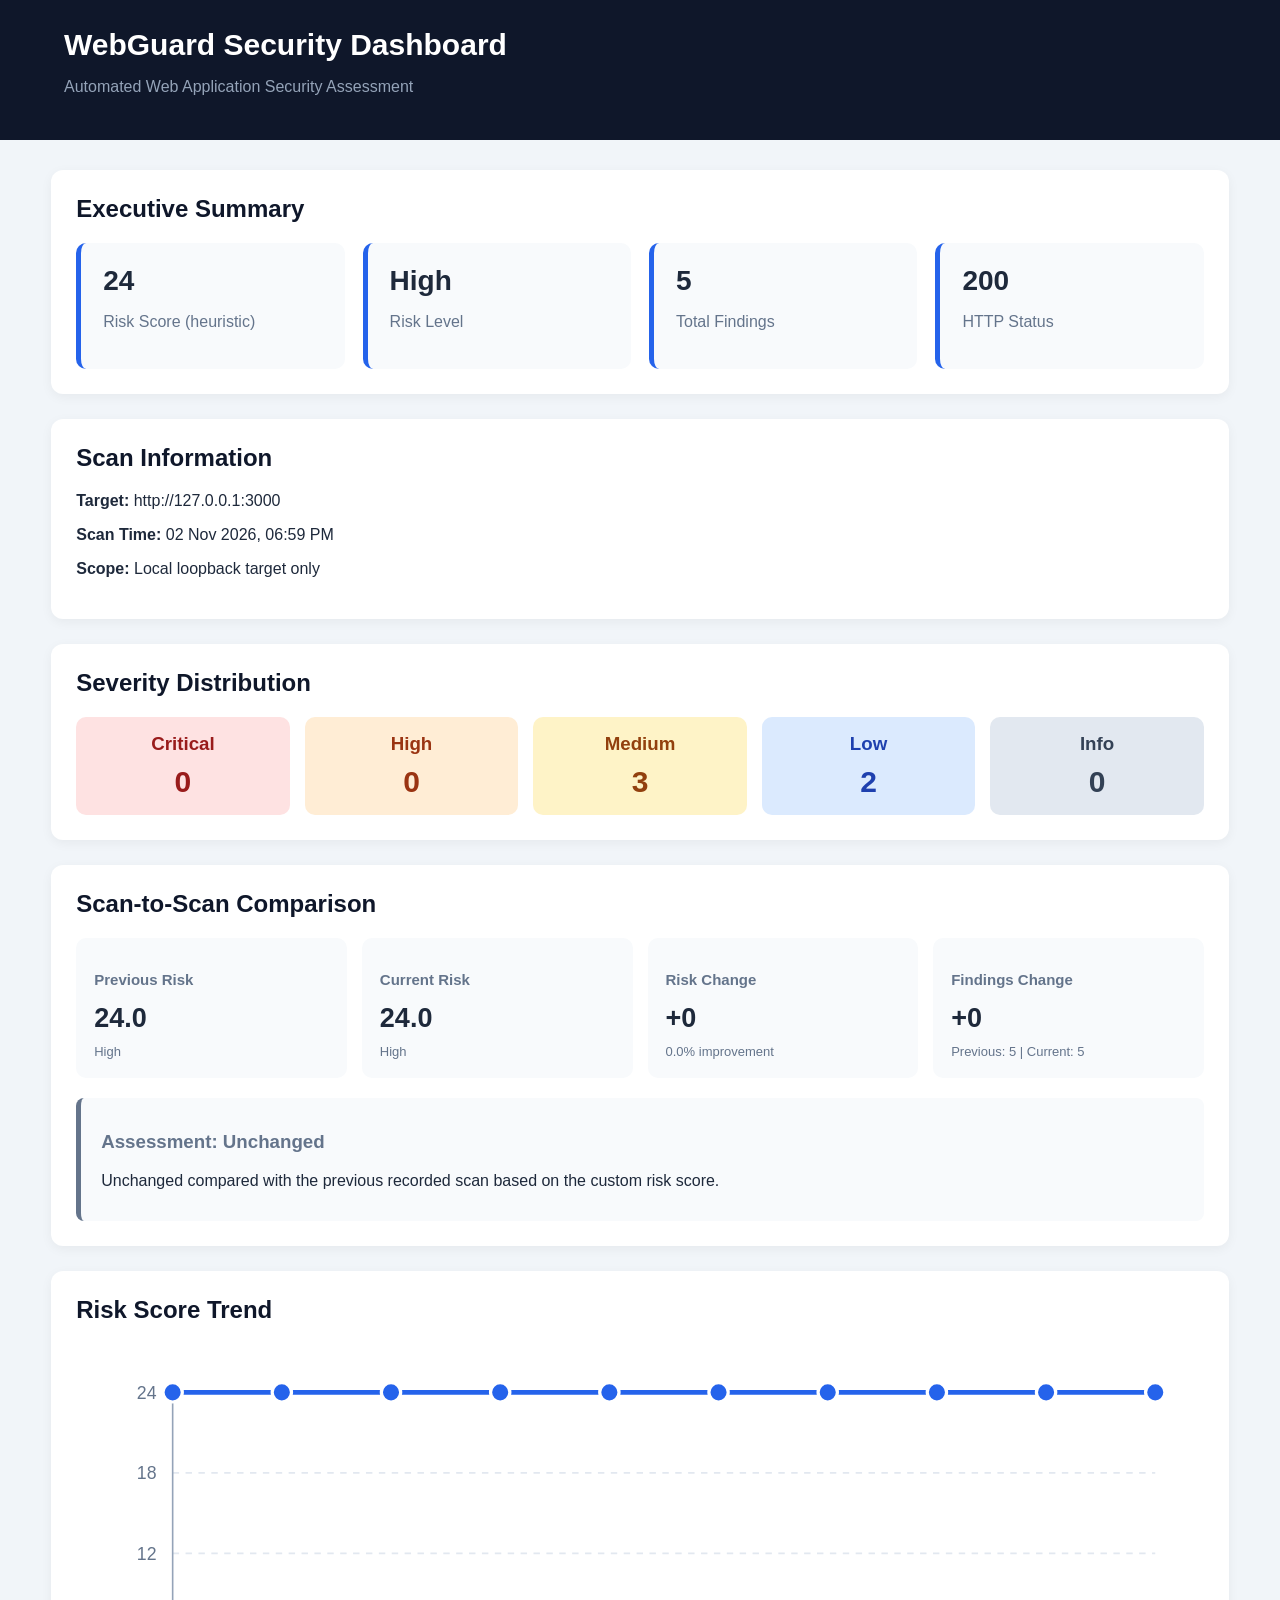
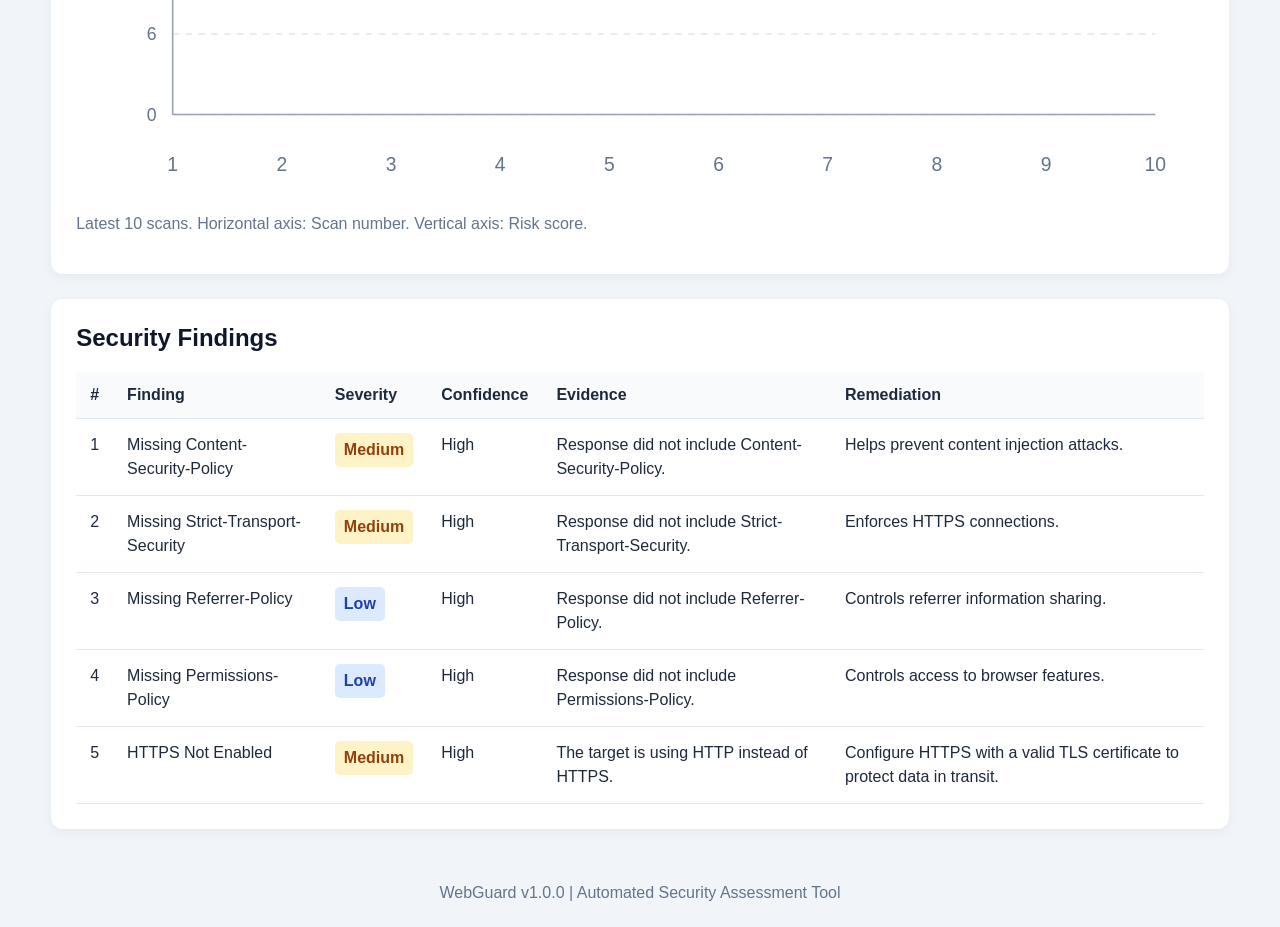
==== reports/webguard-report.html @ b7c5ffe7 "Complete WebGuard security assessment project" ====
<!DOCTYPE html>
<html lang="en">

<head>
    <meta charset="UTF-8">
    <meta name="viewport"
          content="width=device-width, initial-scale=1.0">

    <title>WebGuard Security Dashboard</title>

    <style>
        * {
            box-sizing: border-box;
        }

        body {
            margin: 0;
            font-family: Arial, sans-serif;
            background: #f1f5f9;
            color: #1e293b;
        }

        header {
            background: #0f172a;
            color: white;
            padding: 28px 5%;
        }

        header h1 {
            margin: 0;
            font-size: 30px;
        }

        header p {
            color: #94a3b8;
        }

        main {
            width: 92%;
            max-width: 1400px;
            margin: 30px auto;
        }

        .section {
            background: white;
            padding: 25px;
            margin-bottom: 25px;
            border-radius: 12px;
            box-shadow: 0 3px 12px rgba(0,0,0,0.05);
        }

        .section h2 {
            margin-top: 0;
            color: #0f172a;
        }

        .overview {
            display: grid;
            grid-template-columns: repeat(
                auto-fit,
                minmax(180px, 1fr)
            );
            gap: 18px;
        }

        .metric {
            padding: 22px;
            background: #f8fafc;
            border-radius: 10px;
            border-left: 5px solid #2563eb;
        }

        .metric h3 {
            margin: 0;
            font-size: 28px;
            overflow-wrap: anywhere;
        }

        .metric p {
            color: #64748b;
        }

        .severity-grid,
        .comparison-grid {
            display: grid;
            grid-template-columns: repeat(
                auto-fit,
                minmax(150px, 1fr)
            );
            gap: 15px;
        }

        .severity-card {
            padding: 16px;
            border-radius: 10px;
            text-align: center;
        }

        .severity-card h3 {
            margin: 0;
        }

        .severity-card p {
            font-size: 30px;
            font-weight: bold;
            margin: 10px 0 0;
        }

        .critical {
            background: #fee2e2;
            color: #991b1b;
        }

        .high {
            background: #ffedd5;
            color: #9a3412;
        }

        .medium {
            background: #fef3c7;
            color: #92400e;
        }

        .low {
            background: #dbeafe;
            color: #1e40af;
        }

        .info {
            background: #e2e8f0;
            color: #334155;
        }

        .comparison-card {
            padding: 18px;
            background: #f8fafc;
            border-radius: 10px;
        }

        .comparison-card h3 {
            font-size: 15px;
            color: #64748b;
        }

        .comparison-card p {
            font-size: 27px;
            font-weight: bold;
            margin: 8px 0;
        }

        .comparison-card span {
            font-size: 13px;
            color: #64748b;
        }

        .assessment {
            margin-top: 20px;
            padding: 15px 20px;
            background: #f8fafc;
            border-radius: 8px;
        }

        .tag {
            padding: 5px 9px;
            border-radius: 5px;
            font-weight: bold;
            display: inline-block;
        }

        .table-container {
            overflow-x: auto;
        }

        table {
            width: 100%;
            border-collapse: collapse;
            min-width: 900px;
        }

        th, td {
            padding: 14px;
            text-align: left;
            border-bottom: 1px solid #e2e8f0;
            vertical-align: top;
        }

        th {
            background: #f8fafc;
        }

        td {
            line-height: 1.5;
        }

        .empty {
            text-align: center;
            padding: 30px;
        }

        .scan-info p {
            overflow-wrap: anywhere;
        }

        footer {
            text-align: center;
            padding: 25px;
            color: #64748b;
        }

        @media (max-width: 600px) {
            header h1 {
                font-size: 23px;
            }

            .section {
                padding: 17px;
            }
        }
    </style>
</head>

<body>

    <header>
        <h1>WebGuard Security Dashboard</h1>
        <p>Automated Web Application Security Assessment</p>
    </header>

    <main>

        <section class="section">
            <h2>Executive Summary</h2>

            <div class="overview">

                <div class="metric">
                    <h3>24</h3>
                    <p>Risk Score (heuristic)</p>
                </div>

                <div class="metric">
                    <h3>High</h3>
                    <p>Risk Level</p>
                </div>

                <div class="metric">
                    <h3>5</h3>
                    <p>Total Findings</p>
                </div>

                <div class="metric">
                    <h3>200</h3>
                    <p>HTTP Status</p>
                </div>

            </div>
        </section>

        <section class="section scan-info">
            <h2>Scan Information</h2>

            <p><strong>Target:</strong> http://127.0.0.1:3000</p>
            <p><strong>Scan Time:</strong> 02 Nov 2026, 06:59 PM</p>
            <p><strong>Scope:</strong> Local loopback target only</p>
        </section>

        <section class="section">
            <h2>Severity Distribution</h2>

            <div class="severity-grid">
                
        <div class="severity-card critical">
            <h3>Critical</h3>
            <p>0</p>
        </div>
        
        <div class="severity-card high">
            <h3>High</h3>
            <p>0</p>
        </div>
        
        <div class="severity-card medium">
            <h3>Medium</h3>
            <p>3</p>
        </div>
        
        <div class="severity-card low">
            <h3>Low</h3>
            <p>2</p>
        </div>
        
        <div class="severity-card info">
            <h3>Info</h3>
            <p>0</p>
        </div>
        
            </div>
        </section>

        <section class="section">
            <h2>Scan-to-Scan Comparison</h2>
            
        <div class="comparison-grid">

            <div class="comparison-card">
                <h3>Previous Risk</h3>
                <p>24.0</p>
                <span>High</span>
            </div>

            <div class="comparison-card">
                <h3>Current Risk</h3>
                <p>24.0</p>
                <span>High</span>
            </div>

            <div class="comparison-card">
                <h3>Risk Change</h3>
                <p>+0</p>
                <span>0.0% improvement</span>
            </div>

            <div class="comparison-card">
                <h3>Findings Change</h3>
                <p>+0</p>
                <span>Previous: 5 |
                Current: 5</span>
            </div>

        </div>

        <div class="assessment"
             style="border-left:5px solid #64748b;">

            <h3 style="color:#64748b;">
                Assessment: Unchanged
            </h3>

            <p>
                Unchanged compared with
                the previous recorded scan based on the
                custom risk score.
            </p>

        </div>
        
        </section>

        <section class="section">
            <h2>Risk Score Trend</h2>
            
    <div style="width:100%;overflow-x:auto;">
        <svg viewBox="0 0 700 280"
             role="img"
             aria-label="Risk score trend chart"
             style="width:100%;min-width:450px;">

            
        <line x1="60" y1="230"
              x2="670" y2="230"
              stroke="#e2e8f0"
              stroke-dasharray="4 4"/>

        <text x="50" y="234"
              text-anchor="end"
              font-size="11"
              fill="#64748b">
            0
        </text>
        
        <line x1="60" y1="180.0"
              x2="670" y2="180.0"
              stroke="#e2e8f0"
              stroke-dasharray="4 4"/>

        <text x="50" y="184.0"
              text-anchor="end"
              font-size="11"
              fill="#64748b">
            6
        </text>
        
        <line x1="60" y1="130.0"
              x2="670" y2="130.0"
              stroke="#e2e8f0"
              stroke-dasharray="4 4"/>

        <text x="50" y="134.0"
              text-anchor="end"
              font-size="11"
              fill="#64748b">
            12
        </text>
        
        <line x1="60" y1="80.0"
              x2="670" y2="80.0"
              stroke="#e2e8f0"
              stroke-dasharray="4 4"/>

        <text x="50" y="84.0"
              text-anchor="end"
              font-size="11"
              fill="#64748b">
            18
        </text>
        
        <line x1="60" y1="30"
              x2="670" y2="30"
              stroke="#e2e8f0"
              stroke-dasharray="4 4"/>

        <text x="50" y="34"
              text-anchor="end"
              font-size="11"
              fill="#64748b">
            24
        </text>
        

            <line x1="60" y1="30"
                  x2="60" y2="230"
                  stroke="#94a3b8"/>

            <line x1="60" y1="230"
                  x2="670" y2="230"
                  stroke="#94a3b8"/>

            <polyline points="60.0,30.0 127.8,30.0 195.6,30.0 263.3,30.0 331.1,30.0 398.9,30.0 466.7,30.0 534.4,30.0 602.2,30.0 670.0,30.0"
                      fill="none"
                      stroke="#2563eb"
                      stroke-width="3"
                      stroke-linejoin="round"
                      stroke-linecap="round"/>

            
        <circle cx="60.0" cy="30.0" r="6"
                fill="#2563eb"
                stroke="white"
                stroke-width="2">
            <title>Scan 1: Risk score 24.0</title>
        </circle>
        
        <circle cx="127.77777777777777" cy="30.0" r="6"
                fill="#2563eb"
                stroke="white"
                stroke-width="2">
            <title>Scan 2: Risk score 24.0</title>
        </circle>
        
        <circle cx="195.55555555555554" cy="30.0" r="6"
                fill="#2563eb"
                stroke="white"
                stroke-width="2">
            <title>Scan 3: Risk score 24.0</title>
        </circle>
        
        <circle cx="263.33333333333337" cy="30.0" r="6"
                fill="#2563eb"
                stroke="white"
                stroke-width="2">
            <title>Scan 4: Risk score 24.0</title>
        </circle>
        
        <circle cx="331.1111111111111" cy="30.0" r="6"
                fill="#2563eb"
                stroke="white"
                stroke-width="2">
            <title>Scan 5: Risk score 24.0</title>
        </circle>
        
        <circle cx="398.8888888888889" cy="30.0" r="6"
                fill="#2563eb"
                stroke="white"
                stroke-width="2">
            <title>Scan 6: Risk score 24.0</title>
        </circle>
        
        <circle cx="466.6666666666667" cy="30.0" r="6"
                fill="#2563eb"
                stroke="white"
                stroke-width="2">
            <title>Scan 7: Risk score 24.0</title>
        </circle>
        
        <circle cx="534.4444444444445" cy="30.0" r="6"
                fill="#2563eb"
                stroke="white"
                stroke-width="2">
            <title>Scan 8: Risk score 24.0</title>
        </circle>
        
        <circle cx="602.2222222222222" cy="30.0" r="6"
                fill="#2563eb"
                stroke="white"
                stroke-width="2">
            <title>Scan 9: Risk score 24.0</title>
        </circle>
        
        <circle cx="670.0" cy="30.0" r="6"
                fill="#2563eb"
                stroke="white"
                stroke-width="2">
            <title>Scan 10: Risk score 24.0</title>
        </circle>
        
            
        <text x="60.0" y="265"
              text-anchor="middle"
              font-size="12"
              fill="#64748b">
            1
        </text>
        
        <text x="127.77777777777777" y="265"
              text-anchor="middle"
              font-size="12"
              fill="#64748b">
            2
        </text>
        
        <text x="195.55555555555554" y="265"
              text-anchor="middle"
              font-size="12"
              fill="#64748b">
            3
        </text>
        
        <text x="263.33333333333337" y="265"
              text-anchor="middle"
              font-size="12"
              fill="#64748b">
            4
        </text>
        
        <text x="331.1111111111111" y="265"
              text-anchor="middle"
              font-size="12"
              fill="#64748b">
            5
        </text>
        
        <text x="398.8888888888889" y="265"
              text-anchor="middle"
              font-size="12"
              fill="#64748b">
            6
        </text>
        
        <text x="466.6666666666667" y="265"
              text-anchor="middle"
              font-size="12"
              fill="#64748b">
            7
        </text>
        
        <text x="534.4444444444445" y="265"
              text-anchor="middle"
              font-size="12"
              fill="#64748b">
            8
        </text>
        
        <text x="602.2222222222222" y="265"
              text-anchor="middle"
              font-size="12"
              fill="#64748b">
            9
        </text>
        
        <text x="670.0" y="265"
              text-anchor="middle"
              font-size="12"
              fill="#64748b">
            10
        </text>
        

        </svg>
    </div>

    <p style="color:#64748b;">
        Latest 10 scans.
        Horizontal axis: Scan number.
        Vertical axis: Risk score.
    </p>
    
        </section>

        <section class="section">
            <h2>Security Findings</h2>

            <div class="table-container">
                <table>
                    <thead>
                        <tr>
                            <th>#</th>
                            <th>Finding</th>
                            <th>Severity</th>
                            <th>Confidence</th>
                            <th>Evidence</th>
                            <th>Remediation</th>
                        </tr>
                    </thead>

                    <tbody>
                        
        <tr>
            <td>1</td>
            <td>Missing Content-Security-Policy</td>
            <td>
                <span class="tag medium">
                    Medium
                </span>
            </td>
            <td>High</td>
            <td>Response did not include Content-Security-Policy.</td>
            <td>Helps prevent content injection attacks.</td>
        </tr>
        
        <tr>
            <td>2</td>
            <td>Missing Strict-Transport-Security</td>
            <td>
                <span class="tag medium">
                    Medium
                </span>
            </td>
            <td>High</td>
            <td>Response did not include Strict-Transport-Security.</td>
            <td>Enforces HTTPS connections.</td>
        </tr>
        
        <tr>
            <td>3</td>
            <td>Missing Referrer-Policy</td>
            <td>
                <span class="tag low">
                    Low
                </span>
            </td>
            <td>High</td>
            <td>Response did not include Referrer-Policy.</td>
            <td>Controls referrer information sharing.</td>
        </tr>
        
        <tr>
            <td>4</td>
            <td>Missing Permissions-Policy</td>
            <td>
                <span class="tag low">
                    Low
                </span>
            </td>
            <td>High</td>
            <td>Response did not include Permissions-Policy.</td>
            <td>Controls access to browser features.</td>
        </tr>
        
        <tr>
            <td>5</td>
            <td>HTTPS Not Enabled</td>
            <td>
                <span class="tag medium">
                    Medium
                </span>
            </td>
            <td>High</td>
            <td>The target is using HTTP instead of HTTPS.</td>
            <td>Configure HTTPS with a valid TLS certificate to protect data in transit.</td>
        </tr>
        
                    </tbody>
                </table>
            </div>
        </section>

    </main>

    <footer>
        WebGuard v1.0.0 |
        Automated Security Assessment Tool
    </footer>

</body>
</html>
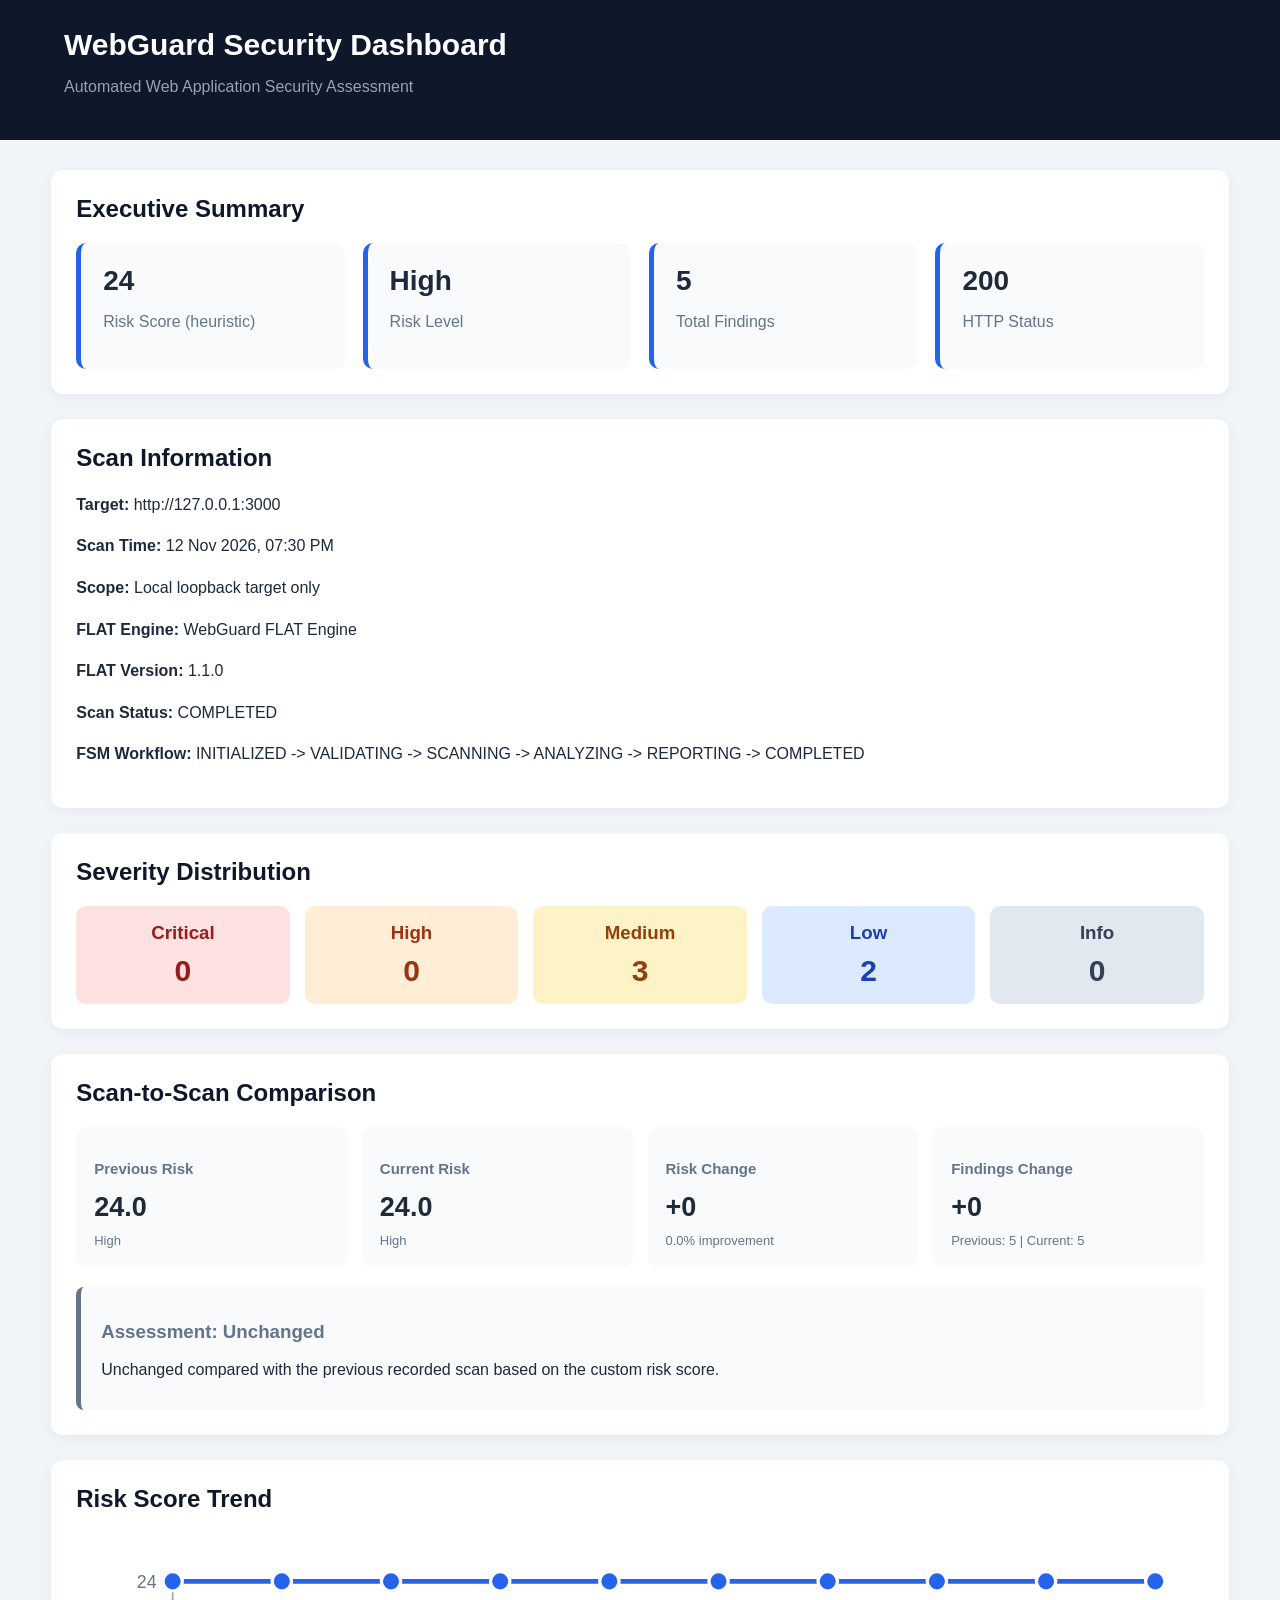
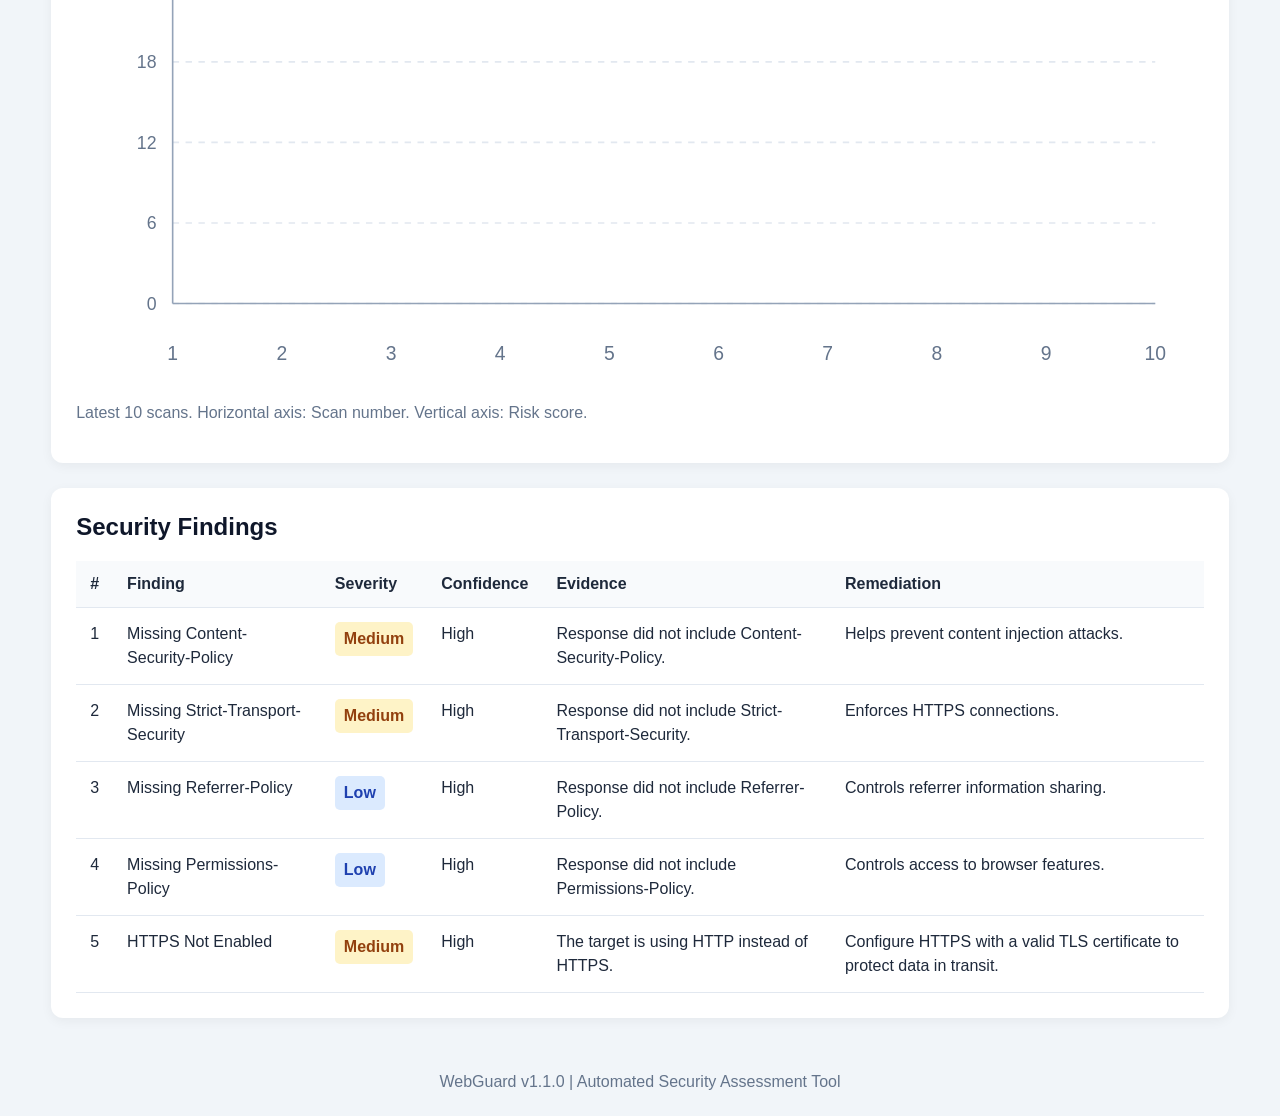
==== commit b4c4ab3a: "Upgrade WebGuard to v1.1.0 with FLAT Engine and scan FSM" ====
--- a/reports/webguard-report.html
+++ b/reports/webguard-report.html
@@ -4,6 +4,7 @@
 
 <head>
     <meta charset="UTF-8">
+
     <meta name="viewport"
           content="width=device-width, initial-scale=1.0">
 
@@ -200,6 +201,11 @@
 
         .scan-info p {
             overflow-wrap: anywhere;
+            line-height: 1.6;
+        }
+
+        .workflow {
+            overflow-wrap: anywhere;
         }
 
         footer {
@@ -217,6 +223,22 @@
                 padding: 17px;
             }
         }
+
+        @media print {
+            body {
+                background: white;
+            }
+
+            .section {
+                box-shadow: none;
+                border: 1px solid #e2e8f0;
+                break-inside: avoid;
+            }
+
+            header {
+                print-color-adjust: exact;
+            }
+        }
     </style>
 </head>
 
@@ -261,8 +283,14 @@
             <h2>Scan Information</h2>
 
             <p><strong>Target:</strong> http://127.0.0.1:3000</p>
-            <p><strong>Scan Time:</strong> 02 Nov 2026, 06:59 PM</p>
+            <p><strong>Scan Time:</strong> 12 Nov 2026, 07:30 PM</p>
             <p><strong>Scope:</strong> Local loopback target only</p>
+            <p><strong>FLAT Engine:</strong> WebGuard FLAT Engine</p>
+            <p><strong>FLAT Version:</strong> 1.1.0</p>
+            <p><strong>Scan Status:</strong> COMPLETED</p>
+            <p class="workflow">
+                <strong>FSM Workflow:</strong> INITIALIZED -&gt; VALIDATING -&gt; SCANNING -&gt; ANALYZING -&gt; REPORTING -&gt; COMPLETED
+            </p>
         </section>
 
         <section class="section">
@@ -306,26 +334,35 @@
             <div class="comparison-card">
                 <h3>Previous Risk</h3>
                 <p>24.0</p>
-                <span>High</span>
+                <span>
+                    High
+                </span>
             </div>
 
             <div class="comparison-card">
                 <h3>Current Risk</h3>
                 <p>24.0</p>
-                <span>High</span>
+                <span>
+                    High
+                </span>
             </div>
 
             <div class="comparison-card">
                 <h3>Risk Change</h3>
                 <p>+0</p>
-                <span>0.0% improvement</span>
+                <span>
+                    0.0% improvement
+                </span>
             </div>
 
             <div class="comparison-card">
                 <h3>Findings Change</h3>
                 <p>+0</p>
-                <span>Previous: 5 |
-                Current: 5</span>
+                <span>
+                    Previous: 5
+                    |
+                    Current: 5
+                </span>
             </div>
 
         </div>
@@ -338,9 +375,8 @@
             </h3>
 
             <p>
-                Unchanged compared with
-                the previous recorded scan based on the
-                custom risk score.
+                Unchanged compared with the previous
+                recorded scan based on the custom risk score.
             </p>
 
         </div>
@@ -438,70 +474,90 @@
                 fill="#2563eb"
                 stroke="white"
                 stroke-width="2">
-            <title>Scan 1: Risk score 24.0</title>
+            <title>
+                Scan 1: Risk score 24.0
+            </title>
         </circle>
         
         <circle cx="127.77777777777777" cy="30.0" r="6"
                 fill="#2563eb"
                 stroke="white"
                 stroke-width="2">
-            <title>Scan 2: Risk score 24.0</title>
+            <title>
+                Scan 2: Risk score 24.0
+            </title>
         </circle>
         
         <circle cx="195.55555555555554" cy="30.0" r="6"
                 fill="#2563eb"
                 stroke="white"
                 stroke-width="2">
-            <title>Scan 3: Risk score 24.0</title>
+            <title>
+                Scan 3: Risk score 24.0
+            </title>
         </circle>
         
         <circle cx="263.33333333333337" cy="30.0" r="6"
                 fill="#2563eb"
                 stroke="white"
                 stroke-width="2">
-            <title>Scan 4: Risk score 24.0</title>
+            <title>
+                Scan 4: Risk score 24.0
+            </title>
         </circle>
         
         <circle cx="331.1111111111111" cy="30.0" r="6"
                 fill="#2563eb"
                 stroke="white"
                 stroke-width="2">
-            <title>Scan 5: Risk score 24.0</title>
+            <title>
+                Scan 5: Risk score 24.0
+            </title>
         </circle>
         
         <circle cx="398.8888888888889" cy="30.0" r="6"
                 fill="#2563eb"
                 stroke="white"
                 stroke-width="2">
-            <title>Scan 6: Risk score 24.0</title>
+            <title>
+                Scan 6: Risk score 24.0
+            </title>
         </circle>
         
         <circle cx="466.6666666666667" cy="30.0" r="6"
                 fill="#2563eb"
                 stroke="white"
                 stroke-width="2">
-            <title>Scan 7: Risk score 24.0</title>
+            <title>
+                Scan 7: Risk score 24.0
+            </title>
         </circle>
         
         <circle cx="534.4444444444445" cy="30.0" r="6"
                 fill="#2563eb"
                 stroke="white"
                 stroke-width="2">
-            <title>Scan 8: Risk score 24.0</title>
+            <title>
+                Scan 8: Risk score 24.0
+            </title>
         </circle>
         
         <circle cx="602.2222222222222" cy="30.0" r="6"
                 fill="#2563eb"
                 stroke="white"
                 stroke-width="2">
-            <title>Scan 9: Risk score 24.0</title>
+            <title>
+                Scan 9: Risk score 24.0
+            </title>
         </circle>
         
         <circle cx="670.0" cy="30.0" r="6"
                 fill="#2563eb"
                 stroke="white"
                 stroke-width="2">
-            <title>Scan 10: Risk score 24.0</title>
+            <title>
+                Scan 10: Risk score 24.0
+            </title>
         </circle>
         
             
@@ -678,7 +734,7 @@
     </main>
 
     <footer>
-        WebGuard v1.0.0 |
+        WebGuard v1.1.0 |
         Automated Security Assessment Tool
     </footer>
 
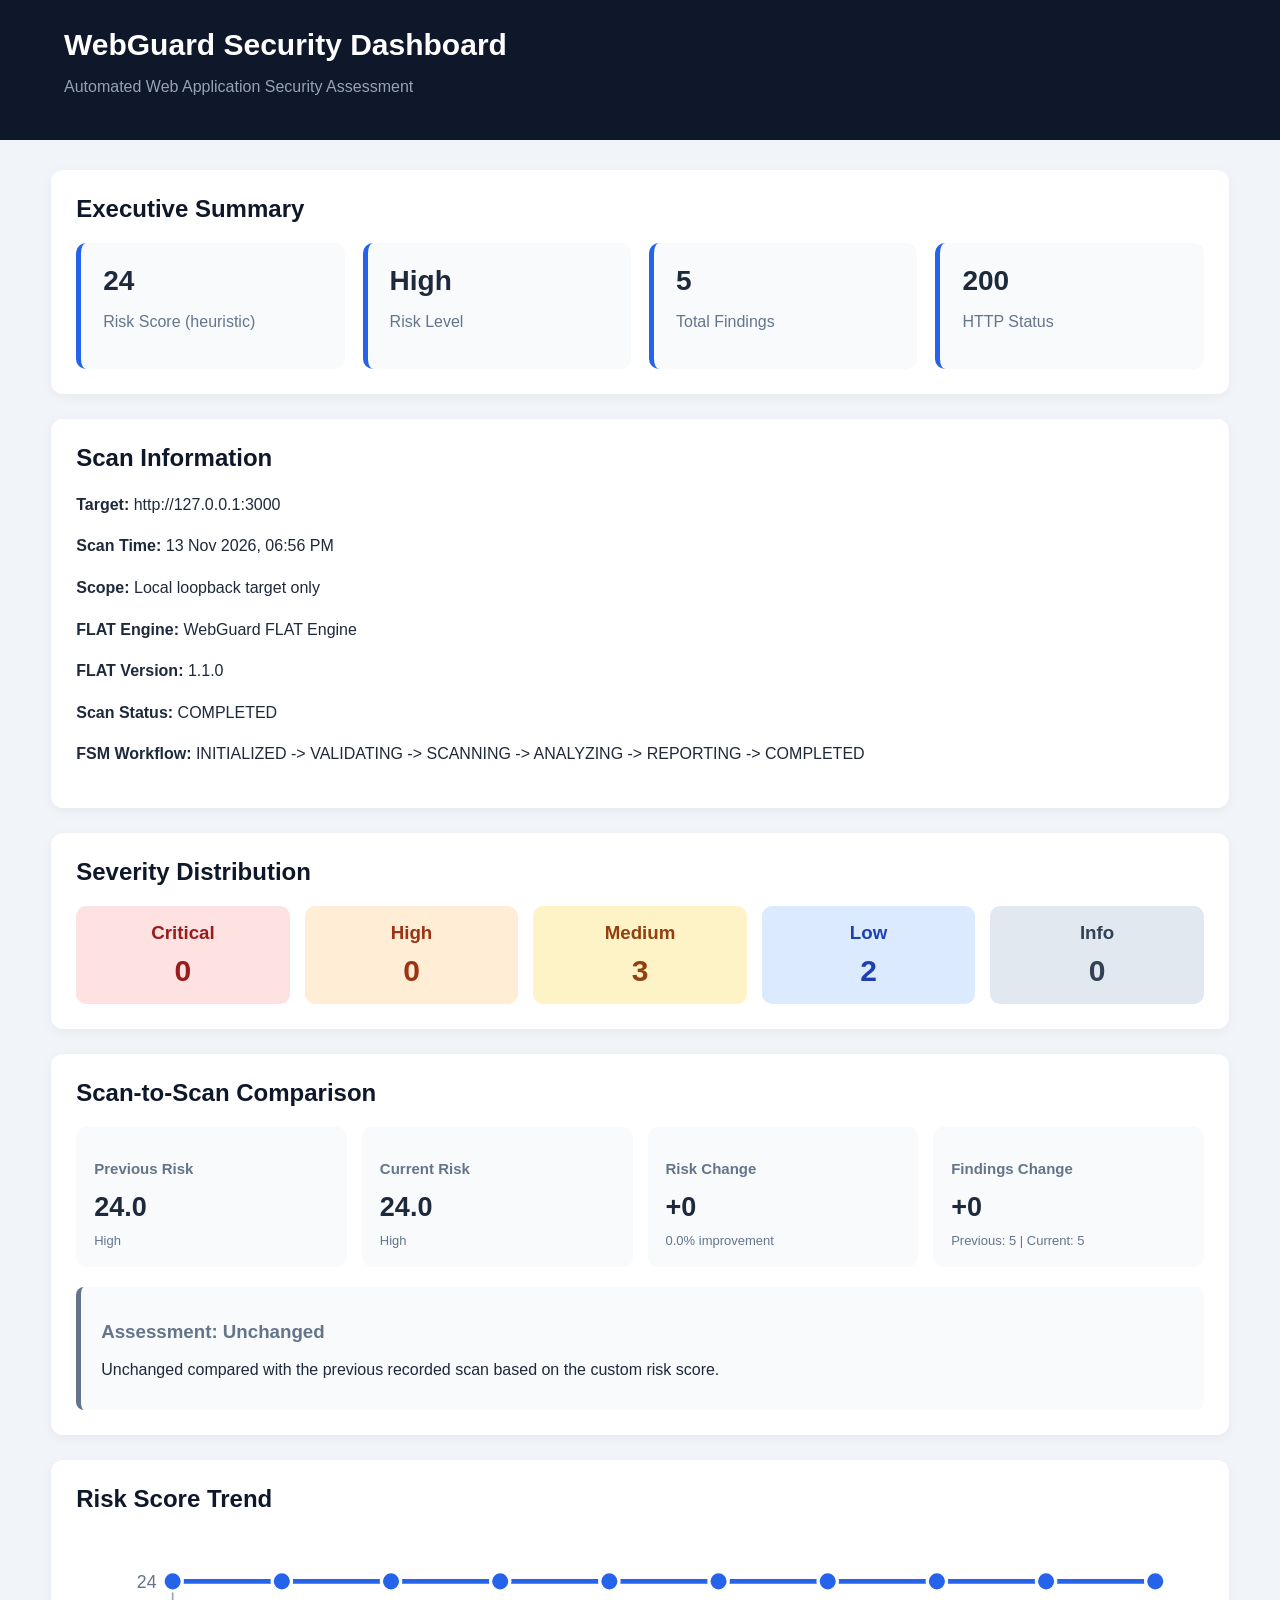
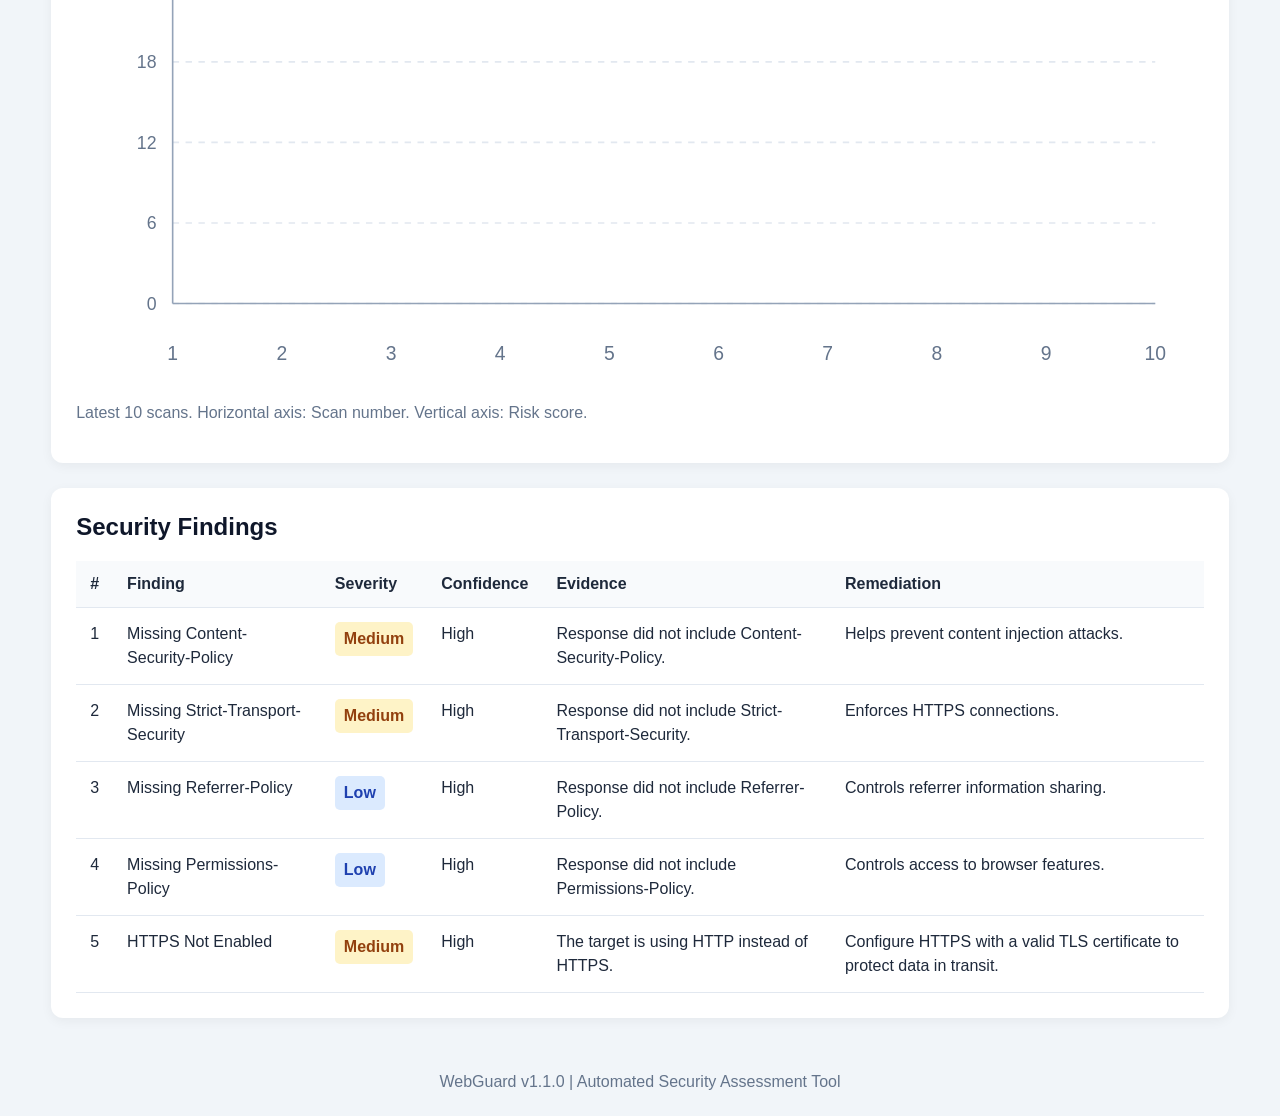
==== commit 19a114a4: "WebGuard v1.2: Add MongoDB Flask security dashboard" ====
--- a/reports/webguard-report.html
+++ b/reports/webguard-report.html
@@ -283,7 +283,7 @@
             <h2>Scan Information</h2>
 
             <p><strong>Target:</strong> http://127.0.0.1:3000</p>
-            <p><strong>Scan Time:</strong> 12 Nov 2026, 07:30 PM</p>
+            <p><strong>Scan Time:</strong> 13 Nov 2026, 06:56 PM</p>
             <p><strong>Scope:</strong> Local loopback target only</p>
             <p><strong>FLAT Engine:</strong> WebGuard FLAT Engine</p>
             <p><strong>FLAT Version:</strong> 1.1.0</p>
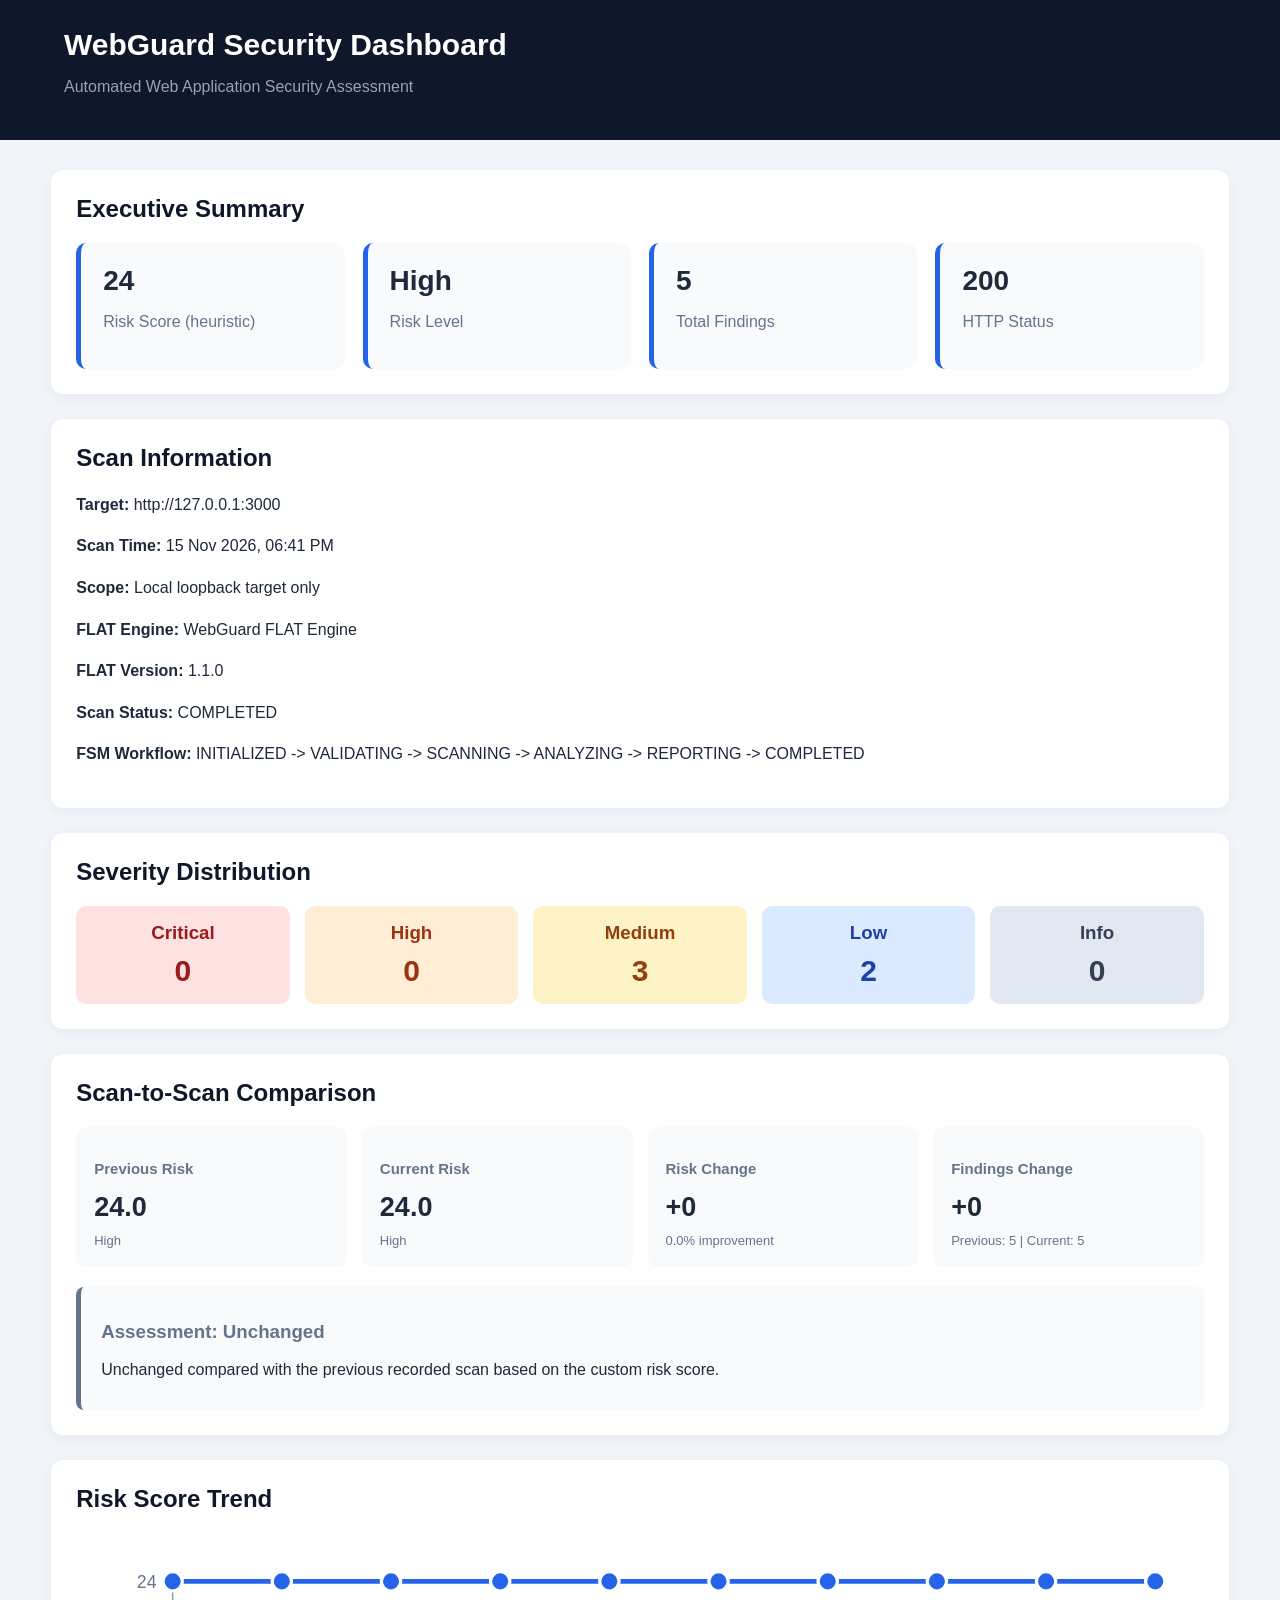
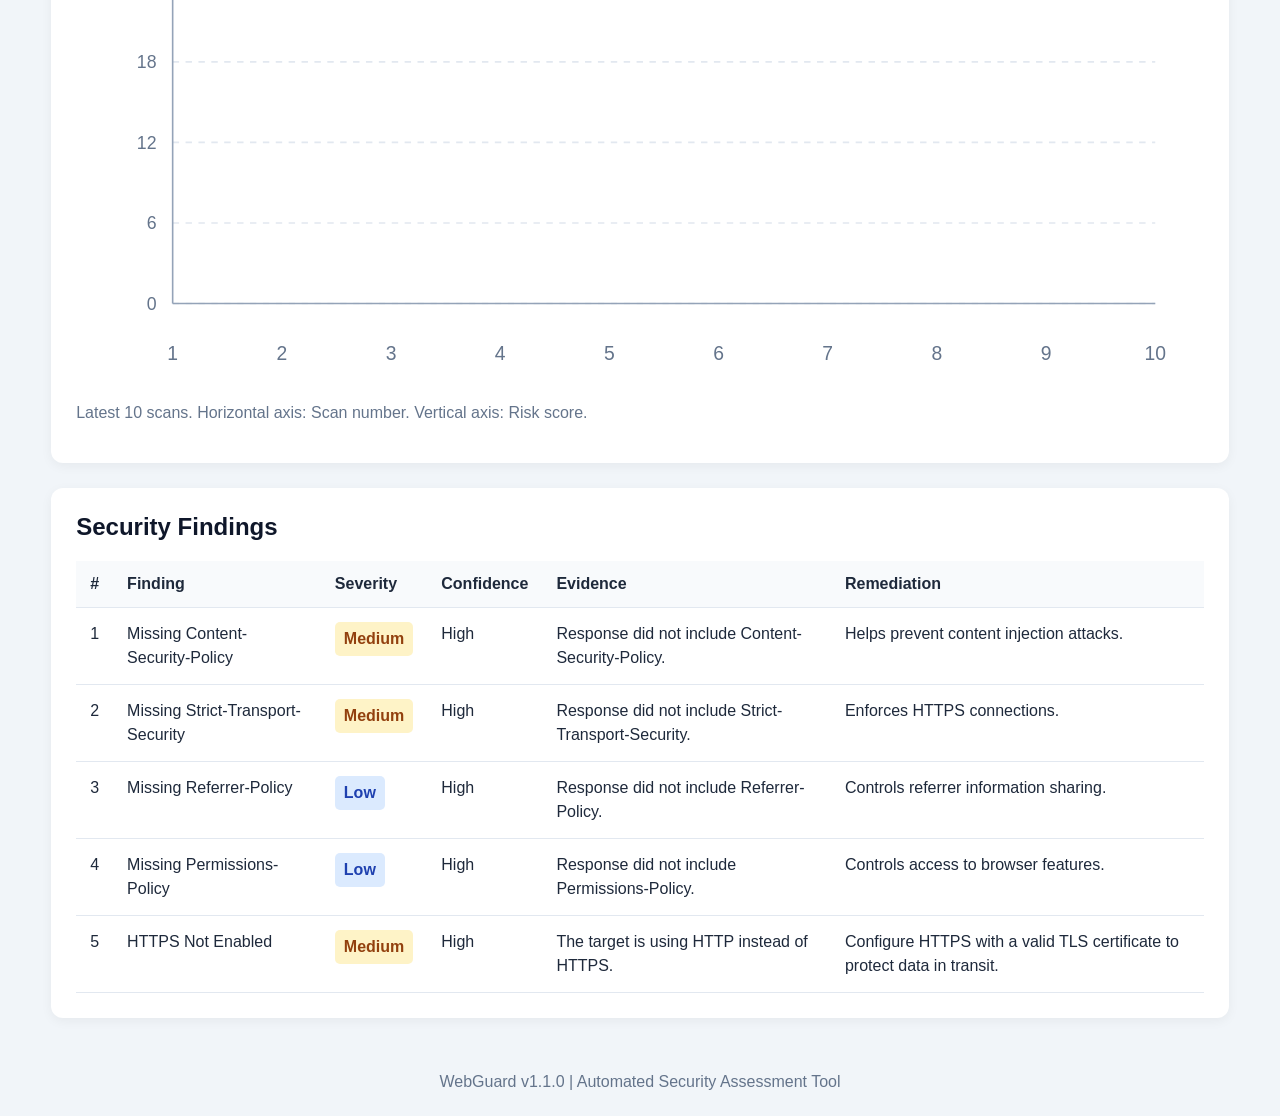
==== commit 4cf82823: "Add WebGuard project output and dashboard updates" ====
--- a/reports/webguard-report.html
+++ b/reports/webguard-report.html
@@ -283,7 +283,7 @@
             <h2>Scan Information</h2>
 
             <p><strong>Target:</strong> http://127.0.0.1:3000</p>
-            <p><strong>Scan Time:</strong> 13 Nov 2026, 06:56 PM</p>
+            <p><strong>Scan Time:</strong> 15 Nov 2026, 06:41 PM</p>
             <p><strong>Scope:</strong> Local loopback target only</p>
             <p><strong>FLAT Engine:</strong> WebGuard FLAT Engine</p>
             <p><strong>FLAT Version:</strong> 1.1.0</p>
